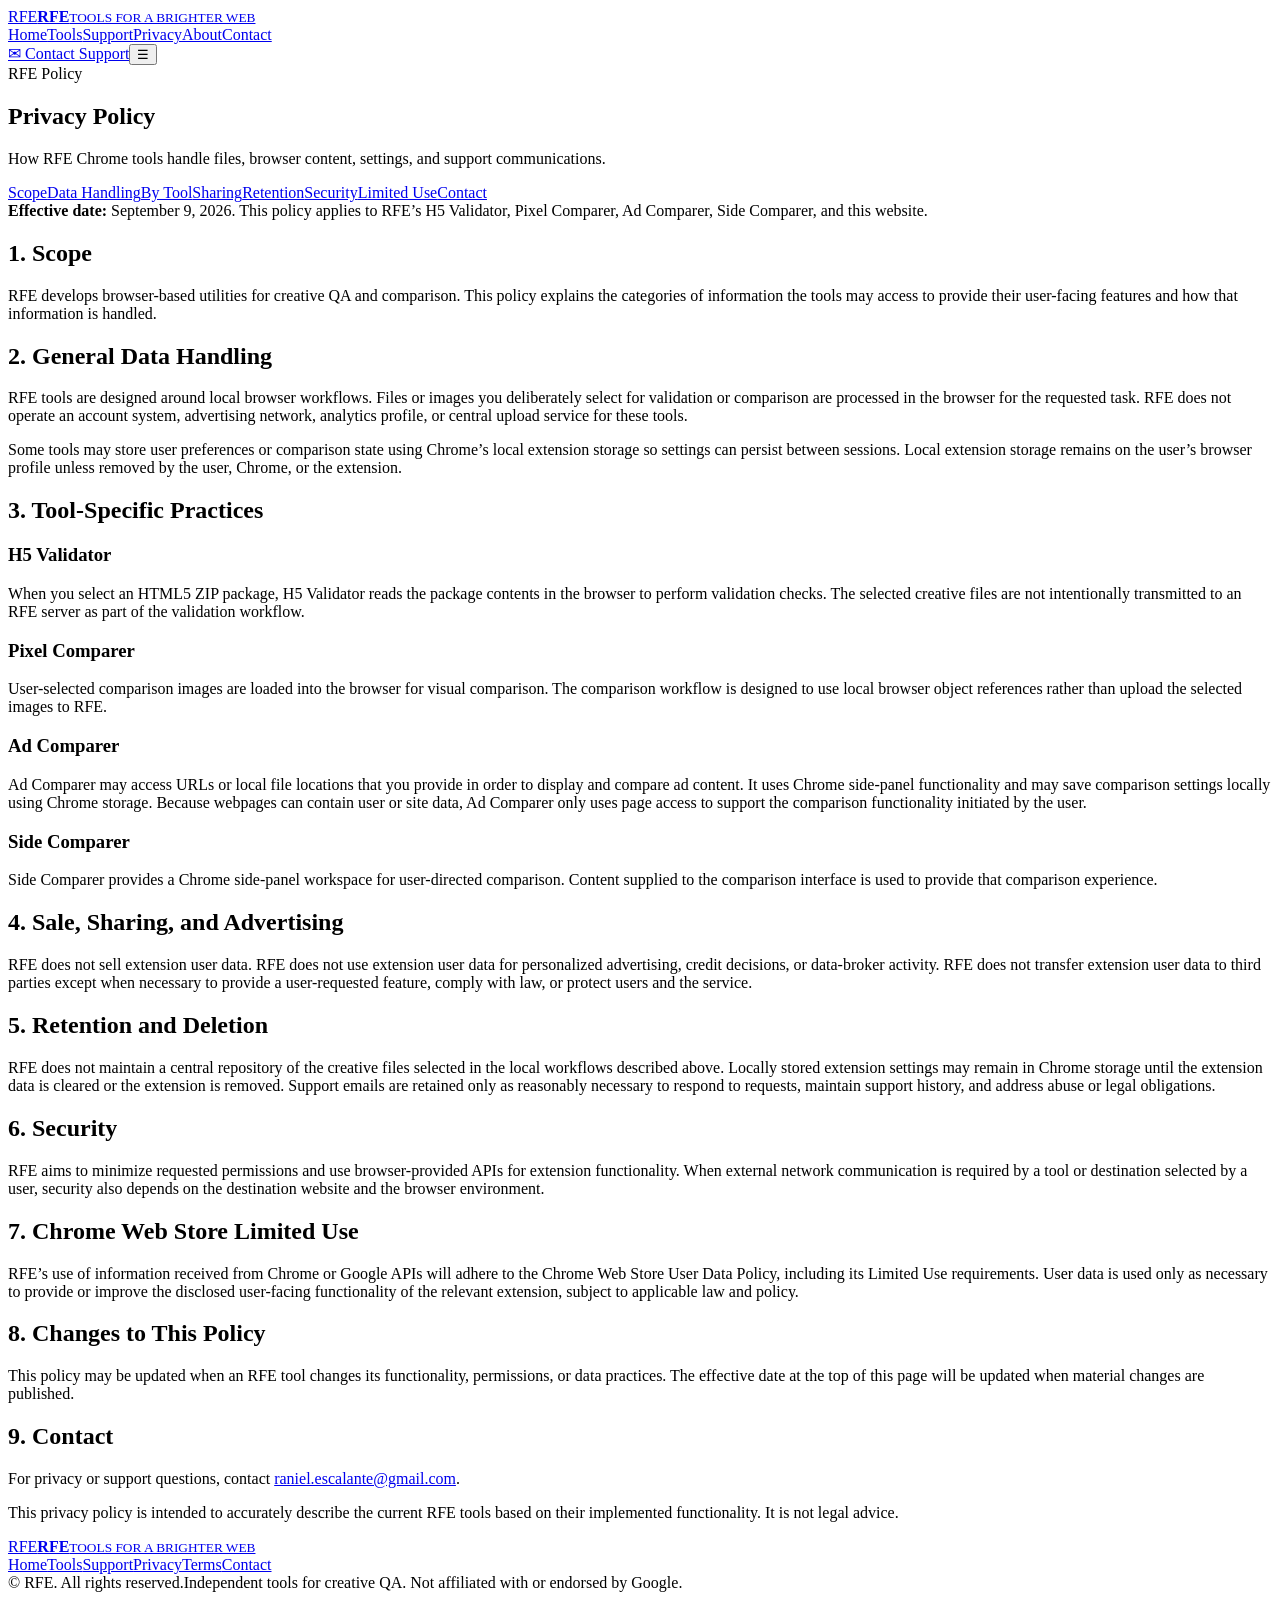
==== privacy.html @ 909a0170 "Add files via upload Add RFE website" ====
<!doctype html><html lang="en"><head><meta charset="utf-8"><meta name="viewport" content="width=device-width,initial-scale=1"><meta name="description" content="Privacy policy for RFE Chrome extensions and support website."><meta name="theme-color" content="#0c1c2b"><title>Privacy Policy | RFE Chrome Tools</title><link rel="icon" href="assets/rfe-logo.svg" type="image/svg+xml"><link rel="stylesheet" href="assets/styles.css"></head><body><header class="site-header"><div class="container nav"><a class="brand" href="index.html" aria-label="RFE home"><span class="logo-ring">RFE</span><span class="brand-text"><strong>RFE</strong><small>TOOLS FOR A BRIGHTER WEB</small></span></a><nav class="nav-links" aria-label="Main navigation"><a href="index.html">Home</a><a href="index.html#tools">Tools</a><a href="support.html">Support</a><a href="privacy.html">Privacy</a><a href="index.html#about">About</a><a href="mailto:raniel.escalante@gmail.com">Contact</a></nav><a class="btn btn-primary" href="mailto:raniel.escalante@gmail.com">✉ Contact Support</a><button class="mobile-toggle" aria-label="Open navigation">☰</button></div></header><main><section class="page-hero"><div class="container"><div class="kicker">RFE Policy</div><h1>Privacy Policy</h1><p>How RFE Chrome tools handle files, browser content, settings, and support communications.</p></div></section><div class="container content-wrap"><aside class="side-nav"><a href="#scope">Scope</a><a href="#data">Data Handling</a><a href="#tools">By Tool</a><a href="#sharing">Sharing</a><a href="#retention">Retention</a><a href="#security">Security</a><a href="#limited-use">Limited Use</a><a href="#contact">Contact</a></aside><article class="prose"><div class="notice"><strong>Effective date:</strong> September 9, 2026. This policy applies to RFE’s H5 Validator, Pixel Comparer, Ad Comparer, Side Comparer, and this website.</div><section id="scope"><h2>1. Scope</h2><p>RFE develops browser-based utilities for creative QA and comparison. This policy explains the categories of information the tools may access to provide their user-facing features and how that information is handled.</p></section><section id="data"><h2>2. General Data Handling</h2><p>RFE tools are designed around local browser workflows. Files or images you deliberately select for validation or comparison are processed in the browser for the requested task. RFE does not operate an account system, advertising network, analytics profile, or central upload service for these tools.</p><p>Some tools may store user preferences or comparison state using Chrome’s local extension storage so settings can persist between sessions. Local extension storage remains on the user’s browser profile unless removed by the user, Chrome, or the extension.</p></section><section id="tools"><h2>3. Tool-Specific Practices</h2><h3>H5 Validator</h3><p>When you select an HTML5 ZIP package, H5 Validator reads the package contents in the browser to perform validation checks. The selected creative files are not intentionally transmitted to an RFE server as part of the validation workflow.</p><h3>Pixel Comparer</h3><p>User-selected comparison images are loaded into the browser for visual comparison. The comparison workflow is designed to use local browser object references rather than upload the selected images to RFE.</p><h3>Ad Comparer</h3><p>Ad Comparer may access URLs or local file locations that you provide in order to display and compare ad content. It uses Chrome side-panel functionality and may save comparison settings locally using Chrome storage. Because webpages can contain user or site data, Ad Comparer only uses page access to support the comparison functionality initiated by the user.</p><h3>Side Comparer</h3><p>Side Comparer provides a Chrome side-panel workspace for user-directed comparison. Content supplied to the comparison interface is used to provide that comparison experience.</p></section><section id="sharing"><h2>4. Sale, Sharing, and Advertising</h2><p>RFE does not sell extension user data. RFE does not use extension user data for personalized advertising, credit decisions, or data-broker activity. RFE does not transfer extension user data to third parties except when necessary to provide a user-requested feature, comply with law, or protect users and the service.</p></section><section id="retention"><h2>5. Retention and Deletion</h2><p>RFE does not maintain a central repository of the creative files selected in the local workflows described above. Locally stored extension settings may remain in Chrome storage until the extension data is cleared or the extension is removed. Support emails are retained only as reasonably necessary to respond to requests, maintain support history, and address abuse or legal obligations.</p></section><section id="security"><h2>6. Security</h2><p>RFE aims to minimize requested permissions and use browser-provided APIs for extension functionality. When external network communication is required by a tool or destination selected by a user, security also depends on the destination website and the browser environment.</p></section><section id="limited-use"><h2>7. Chrome Web Store Limited Use</h2><p>RFE’s use of information received from Chrome or Google APIs will adhere to the Chrome Web Store User Data Policy, including its Limited Use requirements. User data is used only as necessary to provide or improve the disclosed user-facing functionality of the relevant extension, subject to applicable law and policy.</p></section><section><h2>8. Changes to This Policy</h2><p>This policy may be updated when an RFE tool changes its functionality, permissions, or data practices. The effective date at the top of this page will be updated when material changes are published.</p></section><section id="contact"><h2>9. Contact</h2><p>For privacy or support questions, contact <a href="mailto:raniel.escalante@gmail.com">raniel.escalante@gmail.com</a>.</p></section><p class="disclaimer">This privacy policy is intended to accurately describe the current RFE tools based on their implemented functionality. It is not legal advice.</p></article></div></main><footer class="site-footer"><div class="container"><div class="footer-top"><a class="brand" href="index.html"><span class="logo-ring">RFE</span><span class="brand-text"><strong>RFE</strong><small>TOOLS FOR A BRIGHTER WEB</small></span></a><div class="footer-links"><a href="index.html">Home</a><a href="index.html#tools">Tools</a><a href="support.html">Support</a><a href="privacy.html">Privacy</a><a href="terms.html">Terms</a><a href="mailto:raniel.escalante@gmail.com">Contact</a></div></div><div class="footer-bottom"><span>© <span data-year></span> RFE. All rights reserved.</span><span>Independent tools for creative QA. Not affiliated with or endorsed by Google.</span></div></div></footer><script src="assets/script.js"></script></body></html>
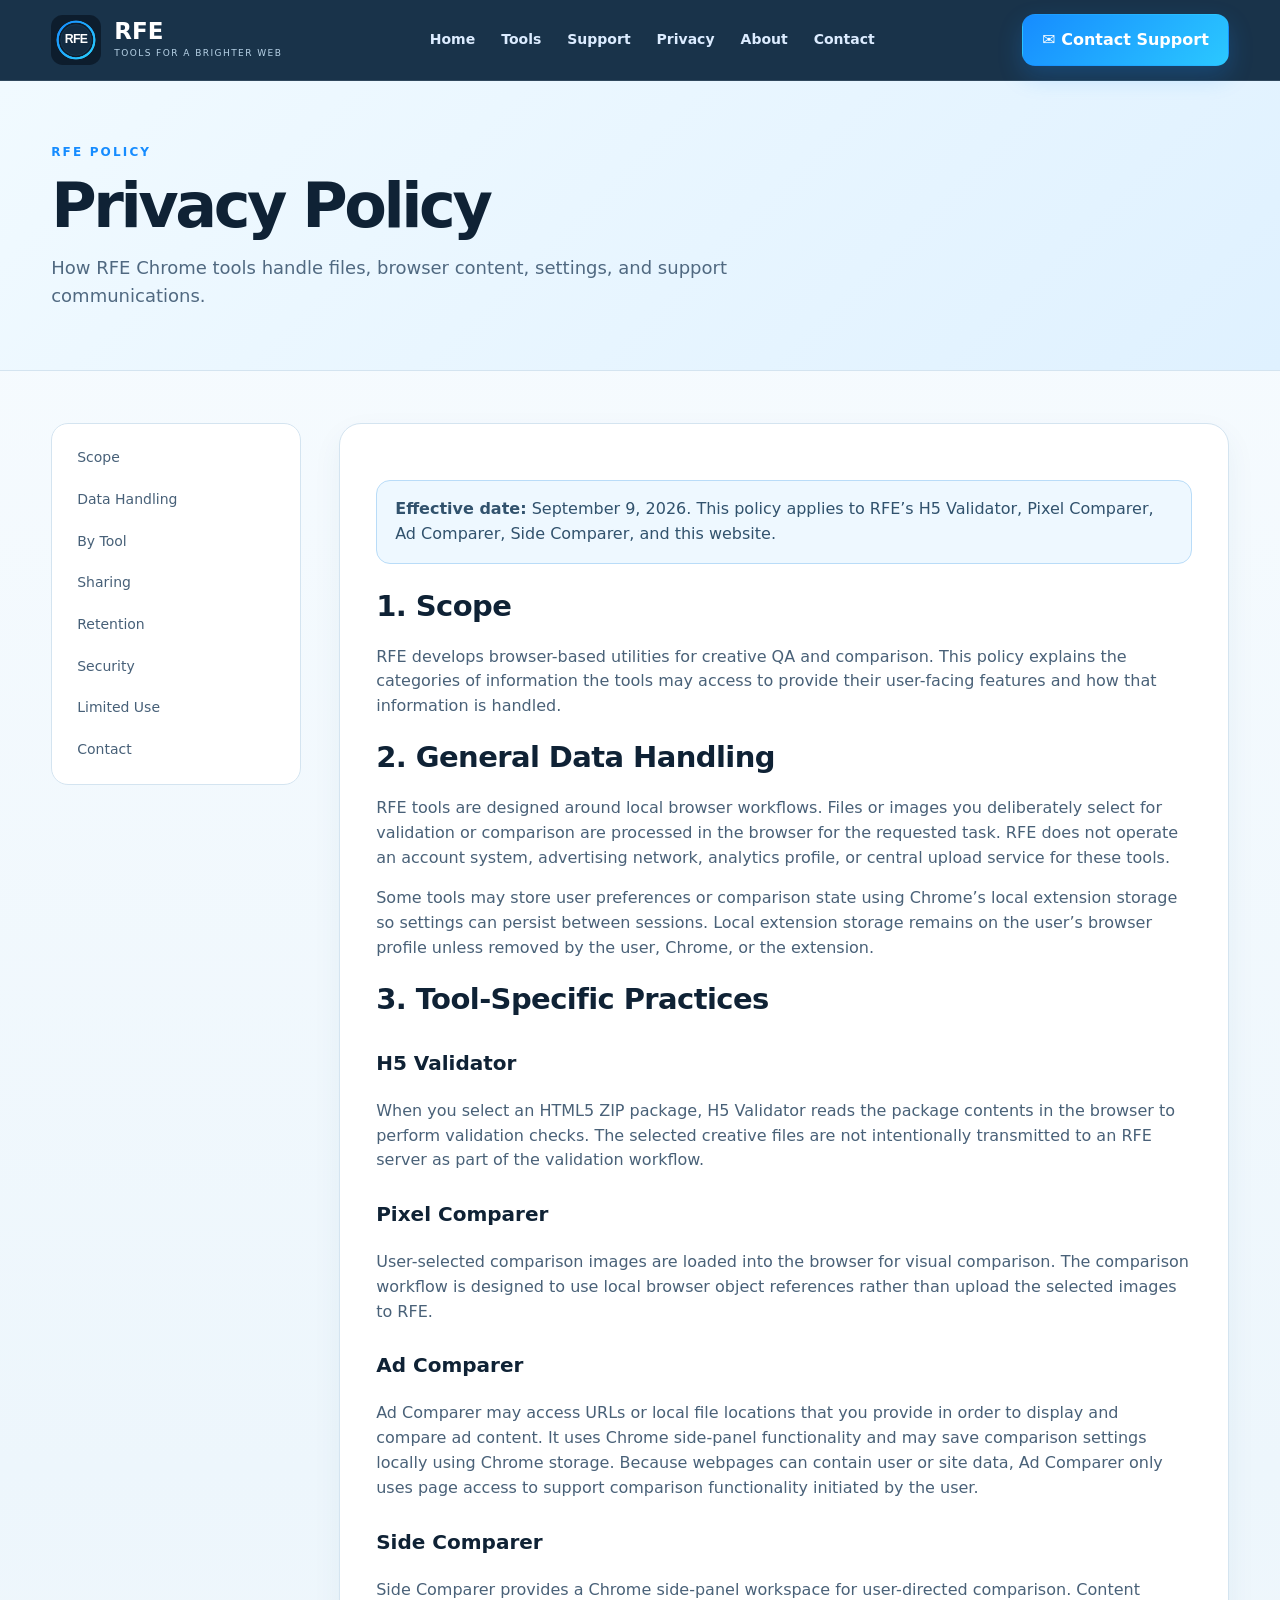
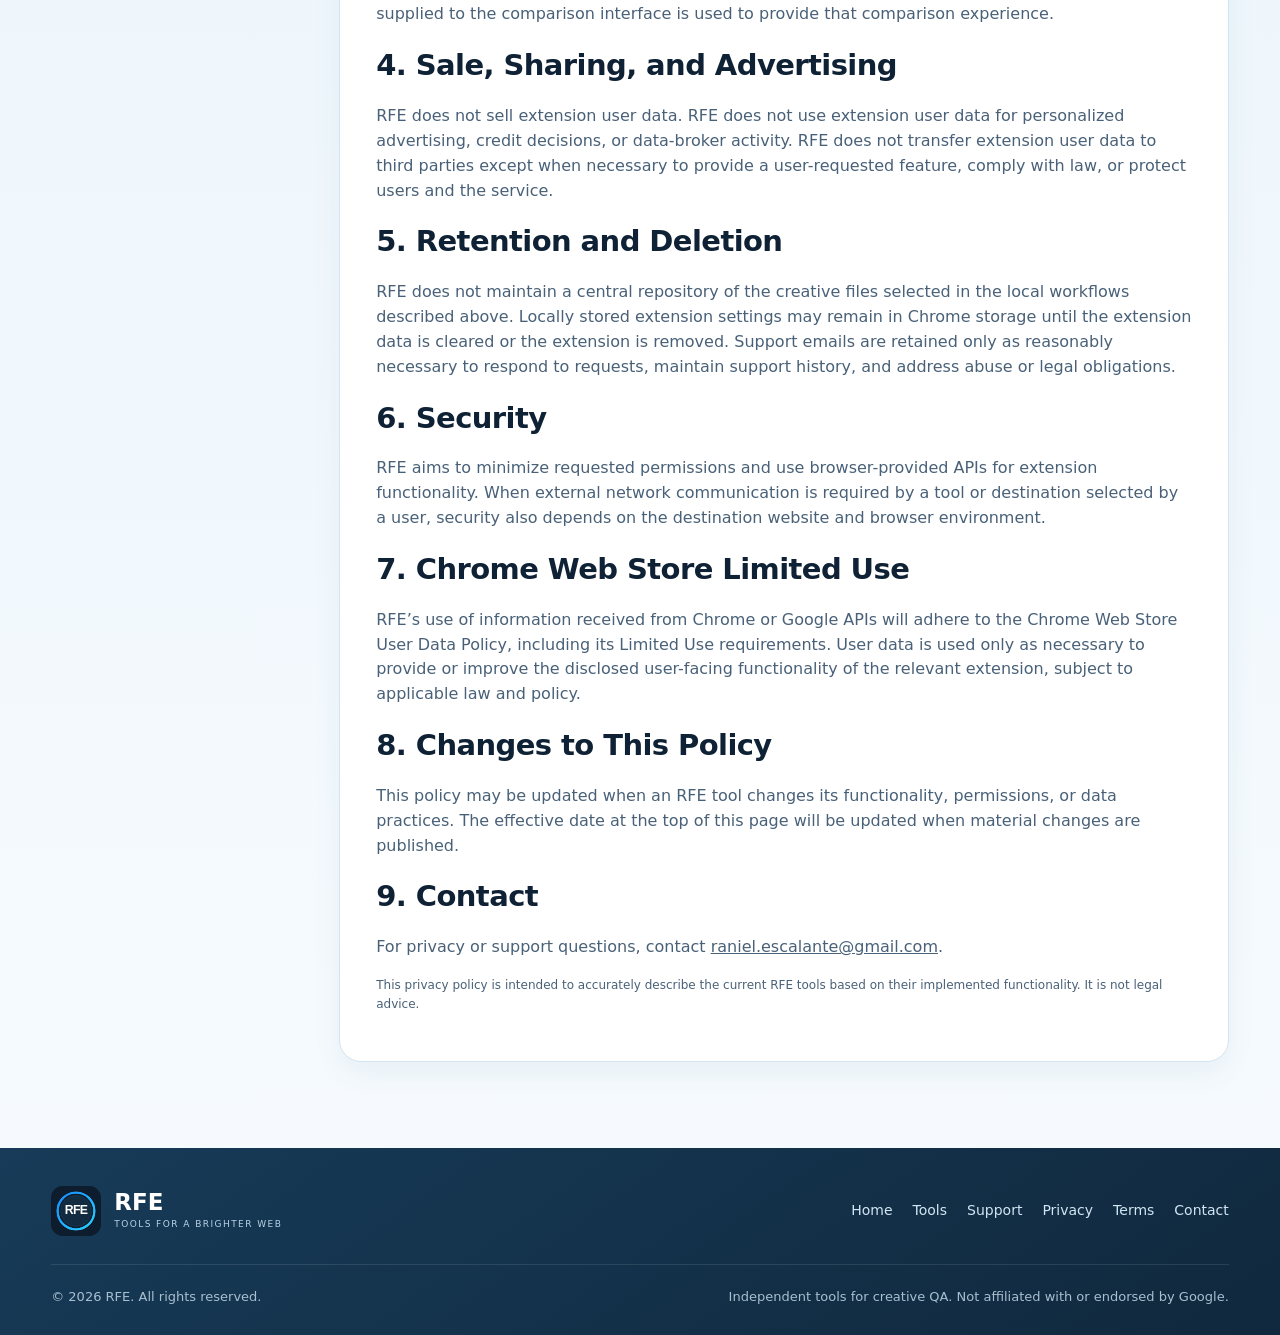
==== commit 3c8d69fc: "Add files via upload Added logos and updated HTML files" ====
--- a/privacy.html
+++ b/privacy.html
@@ -1 +1,75 @@
-<!doctype html><html lang="en"><head><meta charset="utf-8"><meta name="viewport" content="width=device-width,initial-scale=1"><meta name="description" content="Privacy policy for RFE Chrome extensions and support website."><meta name="theme-color" content="#0c1c2b"><title>Privacy Policy | RFE Chrome Tools</title><link rel="icon" href="assets/rfe-logo.svg" type="image/svg+xml"><link rel="stylesheet" href="assets/styles.css"></head><body><header class="site-header"><div class="container nav"><a class="brand" href="index.html" aria-label="RFE home"><span class="logo-ring">RFE</span><span class="brand-text"><strong>RFE</strong><small>TOOLS FOR A BRIGHTER WEB</small></span></a><nav class="nav-links" aria-label="Main navigation"><a href="index.html">Home</a><a href="index.html#tools">Tools</a><a href="support.html">Support</a><a href="privacy.html">Privacy</a><a href="index.html#about">About</a><a href="mailto:raniel.escalante@gmail.com">Contact</a></nav><a class="btn btn-primary" href="mailto:raniel.escalante@gmail.com">✉ Contact Support</a><button class="mobile-toggle" aria-label="Open navigation">☰</button></div></header><main><section class="page-hero"><div class="container"><div class="kicker">RFE Policy</div><h1>Privacy Policy</h1><p>How RFE Chrome tools handle files, browser content, settings, and support communications.</p></div></section><div class="container content-wrap"><aside class="side-nav"><a href="#scope">Scope</a><a href="#data">Data Handling</a><a href="#tools">By Tool</a><a href="#sharing">Sharing</a><a href="#retention">Retention</a><a href="#security">Security</a><a href="#limited-use">Limited Use</a><a href="#contact">Contact</a></aside><article class="prose"><div class="notice"><strong>Effective date:</strong> September 9, 2026. This policy applies to RFE’s H5 Validator, Pixel Comparer, Ad Comparer, Side Comparer, and this website.</div><section id="scope"><h2>1. Scope</h2><p>RFE develops browser-based utilities for creative QA and comparison. This policy explains the categories of information the tools may access to provide their user-facing features and how that information is handled.</p></section><section id="data"><h2>2. General Data Handling</h2><p>RFE tools are designed around local browser workflows. Files or images you deliberately select for validation or comparison are processed in the browser for the requested task. RFE does not operate an account system, advertising network, analytics profile, or central upload service for these tools.</p><p>Some tools may store user preferences or comparison state using Chrome’s local extension storage so settings can persist between sessions. Local extension storage remains on the user’s browser profile unless removed by the user, Chrome, or the extension.</p></section><section id="tools"><h2>3. Tool-Specific Practices</h2><h3>H5 Validator</h3><p>When you select an HTML5 ZIP package, H5 Validator reads the package contents in the browser to perform validation checks. The selected creative files are not intentionally transmitted to an RFE server as part of the validation workflow.</p><h3>Pixel Comparer</h3><p>User-selected comparison images are loaded into the browser for visual comparison. The comparison workflow is designed to use local browser object references rather than upload the selected images to RFE.</p><h3>Ad Comparer</h3><p>Ad Comparer may access URLs or local file locations that you provide in order to display and compare ad content. It uses Chrome side-panel functionality and may save comparison settings locally using Chrome storage. Because webpages can contain user or site data, Ad Comparer only uses page access to support the comparison functionality initiated by the user.</p><h3>Side Comparer</h3><p>Side Comparer provides a Chrome side-panel workspace for user-directed comparison. Content supplied to the comparison interface is used to provide that comparison experience.</p></section><section id="sharing"><h2>4. Sale, Sharing, and Advertising</h2><p>RFE does not sell extension user data. RFE does not use extension user data for personalized advertising, credit decisions, or data-broker activity. RFE does not transfer extension user data to third parties except when necessary to provide a user-requested feature, comply with law, or protect users and the service.</p></section><section id="retention"><h2>5. Retention and Deletion</h2><p>RFE does not maintain a central repository of the creative files selected in the local workflows described above. Locally stored extension settings may remain in Chrome storage until the extension data is cleared or the extension is removed. Support emails are retained only as reasonably necessary to respond to requests, maintain support history, and address abuse or legal obligations.</p></section><section id="security"><h2>6. Security</h2><p>RFE aims to minimize requested permissions and use browser-provided APIs for extension functionality. When external network communication is required by a tool or destination selected by a user, security also depends on the destination website and the browser environment.</p></section><section id="limited-use"><h2>7. Chrome Web Store Limited Use</h2><p>RFE’s use of information received from Chrome or Google APIs will adhere to the Chrome Web Store User Data Policy, including its Limited Use requirements. User data is used only as necessary to provide or improve the disclosed user-facing functionality of the relevant extension, subject to applicable law and policy.</p></section><section><h2>8. Changes to This Policy</h2><p>This policy may be updated when an RFE tool changes its functionality, permissions, or data practices. The effective date at the top of this page will be updated when material changes are published.</p></section><section id="contact"><h2>9. Contact</h2><p>For privacy or support questions, contact <a href="mailto:raniel.escalante@gmail.com">raniel.escalante@gmail.com</a>.</p></section><p class="disclaimer">This privacy policy is intended to accurately describe the current RFE tools based on their implemented functionality. It is not legal advice.</p></article></div></main><footer class="site-footer"><div class="container"><div class="footer-top"><a class="brand" href="index.html"><span class="logo-ring">RFE</span><span class="brand-text"><strong>RFE</strong><small>TOOLS FOR A BRIGHTER WEB</small></span></a><div class="footer-links"><a href="index.html">Home</a><a href="index.html#tools">Tools</a><a href="support.html">Support</a><a href="privacy.html">Privacy</a><a href="terms.html">Terms</a><a href="mailto:raniel.escalante@gmail.com">Contact</a></div></div><div class="footer-bottom"><span>© <span data-year></span> RFE. All rights reserved.</span><span>Independent tools for creative QA. Not affiliated with or endorsed by Google.</span></div></div></footer><script src="assets/script.js"></script></body></html>+<!doctype html>
+<html lang="en">
+<head>
+<meta charset="utf-8">
+<meta name="viewport" content="width=device-width,initial-scale=1">
+<meta name="description" content="Privacy policy for RFE Chrome tools.">
+<meta name="theme-color" content="#102b43">
+<title>Privacy Policy | RFE Chrome Tools</title>
+<link rel="icon" href="rfe-logo.svg" type="image/svg+xml">
+<link rel="stylesheet" href="styles.css">
+</head>
+<body>
+
+<header class="site-header">
+  <div class="container nav">
+    <a class="brand" href="index.html">
+      <img class="brand-logo" src="rfe-logo.svg" alt="RFE logo">
+      <span class="brand-copy"><strong>RFE</strong><small>TOOLS FOR A BRIGHTER WEB</small></span>
+    </a>
+    <nav class="nav-links" aria-label="Main navigation">
+      <a href="index.html">Home</a>
+      <a href="index.html#tools">Tools</a>
+      <a href="support.html">Support</a>
+      <a href="privacy.html">Privacy</a>
+      <a href="index.html#about">About</a>
+      <a href="mailto:raniel.escalante@gmail.com">Contact</a>
+    </nav>
+    <a class="btn btn-primary" href="mailto:raniel.escalante@gmail.com">✉ Contact Support</a>
+    <button class="mobile-toggle" aria-label="Open navigation">☰</button>
+  </div>
+</header>
+
+
+<main>
+<section class="page-hero"><div class="container"><div class="kicker">RFE Policy</div><h1>Privacy Policy</h1><p>How RFE Chrome tools handle files, browser content, settings, and support communications.</p></div></section>
+<div class="container content-wrap">
+<aside class="side-nav"><a href="#scope">Scope</a><a href="#data">Data Handling</a><a href="#tools">By Tool</a><a href="#sharing">Sharing</a><a href="#retention">Retention</a><a href="#security">Security</a><a href="#limited-use">Limited Use</a><a href="#contact">Contact</a></aside>
+<article class="prose">
+<div class="notice"><strong>Effective date:</strong> September 9, 2026. This policy applies to RFE’s H5 Validator, Pixel Comparer, Ad Comparer, Side Comparer, and this website.</div>
+<section id="scope"><h2>1. Scope</h2><p>RFE develops browser-based utilities for creative QA and comparison. This policy explains the categories of information the tools may access to provide their user-facing features and how that information is handled.</p></section>
+<section id="data"><h2>2. General Data Handling</h2><p>RFE tools are designed around local browser workflows. Files or images you deliberately select for validation or comparison are processed in the browser for the requested task. RFE does not operate an account system, advertising network, analytics profile, or central upload service for these tools.</p><p>Some tools may store user preferences or comparison state using Chrome’s local extension storage so settings can persist between sessions. Local extension storage remains on the user’s browser profile unless removed by the user, Chrome, or the extension.</p></section>
+<section id="tools"><h2>3. Tool-Specific Practices</h2><h3>H5 Validator</h3><p>When you select an HTML5 ZIP package, H5 Validator reads the package contents in the browser to perform validation checks. The selected creative files are not intentionally transmitted to an RFE server as part of the validation workflow.</p><h3>Pixel Comparer</h3><p>User-selected comparison images are loaded into the browser for visual comparison. The comparison workflow is designed to use local browser object references rather than upload the selected images to RFE.</p><h3>Ad Comparer</h3><p>Ad Comparer may access URLs or local file locations that you provide in order to display and compare ad content. It uses Chrome side-panel functionality and may save comparison settings locally using Chrome storage. Because webpages can contain user or site data, Ad Comparer only uses page access to support comparison functionality initiated by the user.</p><h3>Side Comparer</h3><p>Side Comparer provides a Chrome side-panel workspace for user-directed comparison. Content supplied to the comparison interface is used to provide that comparison experience.</p></section>
+<section id="sharing"><h2>4. Sale, Sharing, and Advertising</h2><p>RFE does not sell extension user data. RFE does not use extension user data for personalized advertising, credit decisions, or data-broker activity. RFE does not transfer extension user data to third parties except when necessary to provide a user-requested feature, comply with law, or protect users and the service.</p></section>
+<section id="retention"><h2>5. Retention and Deletion</h2><p>RFE does not maintain a central repository of the creative files selected in the local workflows described above. Locally stored extension settings may remain in Chrome storage until the extension data is cleared or the extension is removed. Support emails are retained only as reasonably necessary to respond to requests, maintain support history, and address abuse or legal obligations.</p></section>
+<section id="security"><h2>6. Security</h2><p>RFE aims to minimize requested permissions and use browser-provided APIs for extension functionality. When external network communication is required by a tool or destination selected by a user, security also depends on the destination website and browser environment.</p></section>
+<section id="limited-use"><h2>7. Chrome Web Store Limited Use</h2><p>RFE’s use of information received from Chrome or Google APIs will adhere to the Chrome Web Store User Data Policy, including its Limited Use requirements. User data is used only as necessary to provide or improve the disclosed user-facing functionality of the relevant extension, subject to applicable law and policy.</p></section>
+<section><h2>8. Changes to This Policy</h2><p>This policy may be updated when an RFE tool changes its functionality, permissions, or data practices. The effective date at the top of this page will be updated when material changes are published.</p></section>
+<section id="contact"><h2>9. Contact</h2><p>For privacy or support questions, contact <a href="mailto:raniel.escalante@gmail.com">raniel.escalante@gmail.com</a>.</p></section>
+<p class="disclaimer">This privacy policy is intended to accurately describe the current RFE tools based on their implemented functionality. It is not legal advice.</p>
+</article></div></main>
+
+
+<footer class="site-footer">
+  <div class="container">
+    <div class="footer-top">
+      <a class="brand" href="index.html">
+        <img class="brand-logo" src="rfe-logo.svg" alt="RFE logo">
+        <span class="brand-copy"><strong>RFE</strong><small>TOOLS FOR A BRIGHTER WEB</small></span>
+      </a>
+      <div class="footer-links">
+        <a href="index.html">Home</a><a href="index.html#tools">Tools</a>
+        <a href="support.html">Support</a><a href="privacy.html">Privacy</a>
+        <a href="terms.html">Terms</a><a href="mailto:raniel.escalante@gmail.com">Contact</a>
+      </div>
+    </div>
+    <div class="footer-bottom">
+      <span>© <span data-year></span> RFE. All rights reserved.</span>
+      <span>Independent tools for creative QA. Not affiliated with or endorsed by Google.</span>
+    </div>
+  </div>
+</footer>
+<script src="script.js"></script>
+
+</body>
+</html>
--- a/styles.css
+++ b/styles.css
@@ -0,0 +1,181 @@
+
+:root{
+  --bg:#f4f9fd;
+  --bg2:#e9f4fb;
+  --nav:#102b43;
+  --nav2:#173b58;
+  --ink:#0f2235;
+  --muted:#5a7186;
+  --line:#d4e4f0;
+  --blue:#168cff;
+  --cyan:#2bc8ff;
+  --white:#fff;
+  --shadow:0 18px 50px rgba(23,78,120,.13);
+  --radius:24px;
+}
+*{box-sizing:border-box}
+html{scroll-behavior:smooth}
+body{
+  margin:0;
+  font-family:Inter,ui-sans-serif,system-ui,-apple-system,BlinkMacSystemFont,"Segoe UI",sans-serif;
+  color:var(--ink);
+  background:linear-gradient(180deg,#f8fcff 0%,#edf6fc 50%,#f7fbfe 100%);
+  line-height:1.55;
+}
+img{max-width:100%;display:block}
+a{color:inherit}
+.container{width:min(1180px,92vw);margin:auto}
+.site-header{
+  position:sticky;top:0;z-index:50;
+  background:rgba(16,43,67,.96);
+  backdrop-filter:blur(16px);
+  border-bottom:1px solid rgba(255,255,255,.10);
+}
+.nav{height:80px;display:flex;align-items:center;justify-content:space-between;gap:24px}
+.brand{display:flex;align-items:center;gap:13px;text-decoration:none;color:#fff}
+.brand-logo{width:50px;height:50px}
+.brand-copy strong{display:block;font-size:23px;line-height:1}
+.brand-copy small{display:block;margin-top:4px;font-size:9px;letter-spacing:.16em;color:#b8d3e7}
+.nav-links{display:flex;gap:26px;align-items:center}
+.nav-links a{text-decoration:none;color:#dcecff;font-size:14px;font-weight:700}
+.nav-links a:hover{color:var(--cyan)}
+.btn{
+  display:inline-flex;align-items:center;justify-content:center;gap:9px;
+  border-radius:13px;padding:13px 19px;text-decoration:none;font-weight:800;
+  transition:.2s ease;border:1px solid transparent;
+}
+.btn-primary{
+  color:#fff;background:linear-gradient(135deg,var(--blue),var(--cyan));
+  box-shadow:0 10px 25px rgba(22,140,255,.22)
+}
+.btn-primary:hover{transform:translateY(-2px);box-shadow:0 14px 34px rgba(22,140,255,.30)}
+.btn-secondary{background:#fff;border-color:#a9d6f4;color:#14324a}
+.btn-secondary:hover{border-color:var(--blue);color:var(--blue)}
+.mobile-toggle{display:none;background:none;border:0;color:#fff;font-size:27px}
+
+.hero{
+  background:
+    radial-gradient(circle at 82% 12%,rgba(43,200,255,.22),transparent 32%),
+    linear-gradient(135deg,#f7fcff 0%,#e8f5ff 55%,#dcefff 100%);
+  border-bottom:1px solid var(--line);
+  padding:78px 0 58px;
+}
+.hero-grid{display:grid;grid-template-columns:1fr .95fr;gap:55px;align-items:center}
+.kicker{font-size:12px;text-transform:uppercase;letter-spacing:.18em;font-weight:900;color:var(--blue)}
+h1{font-size:clamp(48px,6vw,78px);line-height:.98;letter-spacing:-.055em;margin:14px 0 22px}
+.gradient-text{background:linear-gradient(135deg,var(--blue),#24bfff);-webkit-background-clip:text;background-clip:text;color:transparent}
+.hero-copy{font-size:19px;color:#405a72;max-width:630px}
+.hero-actions{display:flex;gap:14px;flex-wrap:wrap;margin-top:28px}
+.trust-row{display:grid;grid-template-columns:repeat(3,1fr);gap:16px;margin-top:34px}
+.trust{display:flex;gap:11px}
+.trust-icon{font-size:22px;color:var(--blue)}
+.trust b{display:block;font-size:14px}
+.trust small{color:#657a8e}
+
+.browser-card{
+  background:linear-gradient(145deg,#173a56,#10283d);
+  border:1px solid #3b7196;border-radius:28px;padding:24px;
+  box-shadow:0 28px 70px rgba(10,49,80,.23);position:relative;overflow:hidden
+}
+.browser-card:before{
+  content:"";position:absolute;right:-70px;top:-60px;width:260px;height:260px;border-radius:50%;
+  background:rgba(43,200,255,.16);filter:blur(34px)
+}
+.browser{
+  position:relative;z-index:2;border-radius:20px;background:#0d1b29;border:1px solid #2d506a;padding:15px
+}
+.browser-bar{height:28px;border-bottom:1px solid #28465c;display:flex;gap:7px;align-items:flex-start}
+.dot{width:7px;height:7px;border-radius:50%;background:#6d889a}
+.browser-brand{display:flex;align-items:center;gap:11px;color:#fff;margin:24px 0}
+.browser-brand img{width:45px;height:45px}
+.browser-brand b{font-size:24px}
+.browser-brand small{color:#97bad2;font-size:10px}
+.mini-grid{display:grid;grid-template-columns:repeat(2,1fr);gap:12px}
+.mini-tool{
+  background:#142b3c;border:1px solid #2a4e67;border-radius:15px;padding:14px;color:#fff;
+  display:flex;align-items:center;gap:11px
+}
+.mini-tool img{width:46px;height:46px}
+.mini-tool b{display:block;font-size:12px}
+.mini-tool small{font-size:10px;color:#9dbbd0}
+
+.section{padding:80px 0}
+.section.alt{background:rgba(255,255,255,.65);border-top:1px solid var(--line);border-bottom:1px solid var(--line)}
+.section-head{display:flex;justify-content:space-between;gap:30px;align-items:end;margin-bottom:34px}
+.section-head h2{font-size:clamp(35px,4vw,51px);line-height:1;letter-spacing:-.04em;margin:8px 0}
+.section-head p{max-width:530px;color:var(--muted);margin:0}
+.tool-grid{display:grid;grid-template-columns:repeat(4,1fr);gap:18px}
+.tool-card{
+  --accent:#168cff;
+  background:#fff;border:1px solid var(--line);border-radius:21px;padding:23px;
+  box-shadow:0 10px 28px rgba(33,92,139,.08);position:relative;overflow:hidden;transition:.2s ease
+}
+.tool-card:before{content:"";position:absolute;left:0;top:0;bottom:0;width:4px;background:var(--accent)}
+.tool-card:hover{transform:translateY(-5px);box-shadow:var(--shadow)}
+.tool-card img{width:70px;height:70px;margin-bottom:18px}
+.tool-card h3{font-size:22px;letter-spacing:-.025em;margin:0 0 8px}
+.tool-card p{color:var(--muted);min-height:112px}
+.tags{display:flex;gap:7px;flex-wrap:wrap;margin:18px 0}
+.tag{background:#eef5fb;border:1px solid #e2edf5;color:#35536c;border-radius:999px;padding:6px 10px;font-size:11px;font-weight:750}
+.text-link{text-decoration:none;color:var(--accent);font-weight:850}
+.features{display:grid;grid-template-columns:repeat(4,1fr);margin-top:24px;border:1px solid var(--line);background:#fff;border-radius:20px;overflow:hidden}
+.feature{padding:23px;border-right:1px solid var(--line)}
+.feature:last-child{border-right:0}
+.feature b{display:block;margin-bottom:4px}
+.feature span{font-size:13px;color:var(--muted)}
+
+.support-grid{display:grid;grid-template-columns:1fr 1fr;gap:20px}
+.panel{background:#fff;border:1px solid var(--line);border-radius:var(--radius);padding:30px;box-shadow:0 12px 30px rgba(21,77,120,.08)}
+.panel.dark{background:linear-gradient(145deg,#1b415f,#123048);color:#fff;border-color:#37698b}
+.panel.dark p{color:#d0e1ed}
+.panel h3{font-size:30px;line-height:1.08;letter-spacing:-.03em;margin:0 0 12px}
+.policy-link{display:flex;justify-content:space-between;align-items:center;padding:16px;border:1px solid var(--line);border-radius:13px;text-decoration:none;margin-top:12px;background:#f8fcff}
+.policy-link:hover{border-color:var(--blue)}
+.policy-link b{display:block}
+.policy-link small{color:var(--muted)}
+
+.page-hero{padding:62px 0 42px;background:linear-gradient(135deg,#f1faff,#dff1ff);border-bottom:1px solid var(--line)}
+.page-hero h1{font-size:clamp(42px,5vw,62px);margin-bottom:12px}
+.page-hero p{font-size:18px;color:#506981;max-width:780px}
+.content-wrap{display:grid;grid-template-columns:250px 1fr;gap:38px;padding:52px 0 86px}
+.side-nav{position:sticky;top:104px;align-self:start;background:#fff;border:1px solid var(--line);border-radius:17px;padding:13px}
+.side-nav a{display:block;padding:10px 12px;text-decoration:none;color:#476078;border-radius:9px;font-size:14px}
+.side-nav a:hover{background:#edf7ff;color:var(--blue)}
+.prose{background:#fff;border:1px solid var(--line);border-radius:22px;padding:36px;box-shadow:0 12px 30px rgba(21,77,120,.06)}
+.prose h2{font-size:29px;letter-spacing:-.02em;margin-top:38px;margin-bottom:10px}
+.prose h2:first-child{margin-top:0}
+.prose h3{font-size:20px;margin-top:26px}
+.prose p,.prose li{color:#496178}
+.prose ul{padding-left:22px}
+.notice{background:#eef8ff;border:1px solid #b9dcf8;border-radius:14px;padding:16px 18px;color:#31526d;margin:20px 0}
+.faq-item{border:1px solid var(--line);border-radius:14px;padding:18px;margin:12px 0;background:#fbfdff}
+.faq-item h3{margin:0 0 6px;font-size:17px}
+.email-card{display:flex;justify-content:space-between;gap:20px;align-items:center;background:#eef8ff;border:1px solid #c5e3fa;border-radius:17px;padding:22px}
+
+.site-footer{background:linear-gradient(145deg,#173b58,#10283d);color:#dcecff;padding:38px 0 28px}
+.footer-top{display:flex;justify-content:space-between;gap:30px;align-items:center}
+.footer-links{display:flex;gap:20px;flex-wrap:wrap}
+.footer-links a{color:#d2e5f2;text-decoration:none;font-size:14px}
+.footer-bottom{border-top:1px solid rgba(255,255,255,.1);margin-top:28px;padding-top:22px;display:flex;justify-content:space-between;gap:20px;font-size:13px;color:#a8bfd0}
+.muted{color:var(--muted)}
+.disclaimer{font-size:12px;color:#6f8294}
+
+@media(max-width:980px){
+  .nav-links{display:none}
+  .mobile-toggle{display:block}
+  .hero-grid,.support-grid,.content-wrap{grid-template-columns:1fr}
+  .tool-grid{grid-template-columns:repeat(2,1fr)}
+  .features{grid-template-columns:repeat(2,1fr)}
+  .feature:nth-child(2){border-right:0}
+  .side-nav{position:static}
+}
+@media(max-width:640px){
+  .hero{padding-top:52px}
+  .trust-row,.tool-grid,.features{grid-template-columns:1fr}
+  .feature{border-right:0;border-bottom:1px solid var(--line)}
+  .feature:last-child{border-bottom:0}
+  .section-head,.footer-top,.footer-bottom,.email-card{flex-direction:column;align-items:flex-start}
+  .prose{padding:24px}
+  .nav{height:70px}
+  .brand-copy small{display:none}
+}
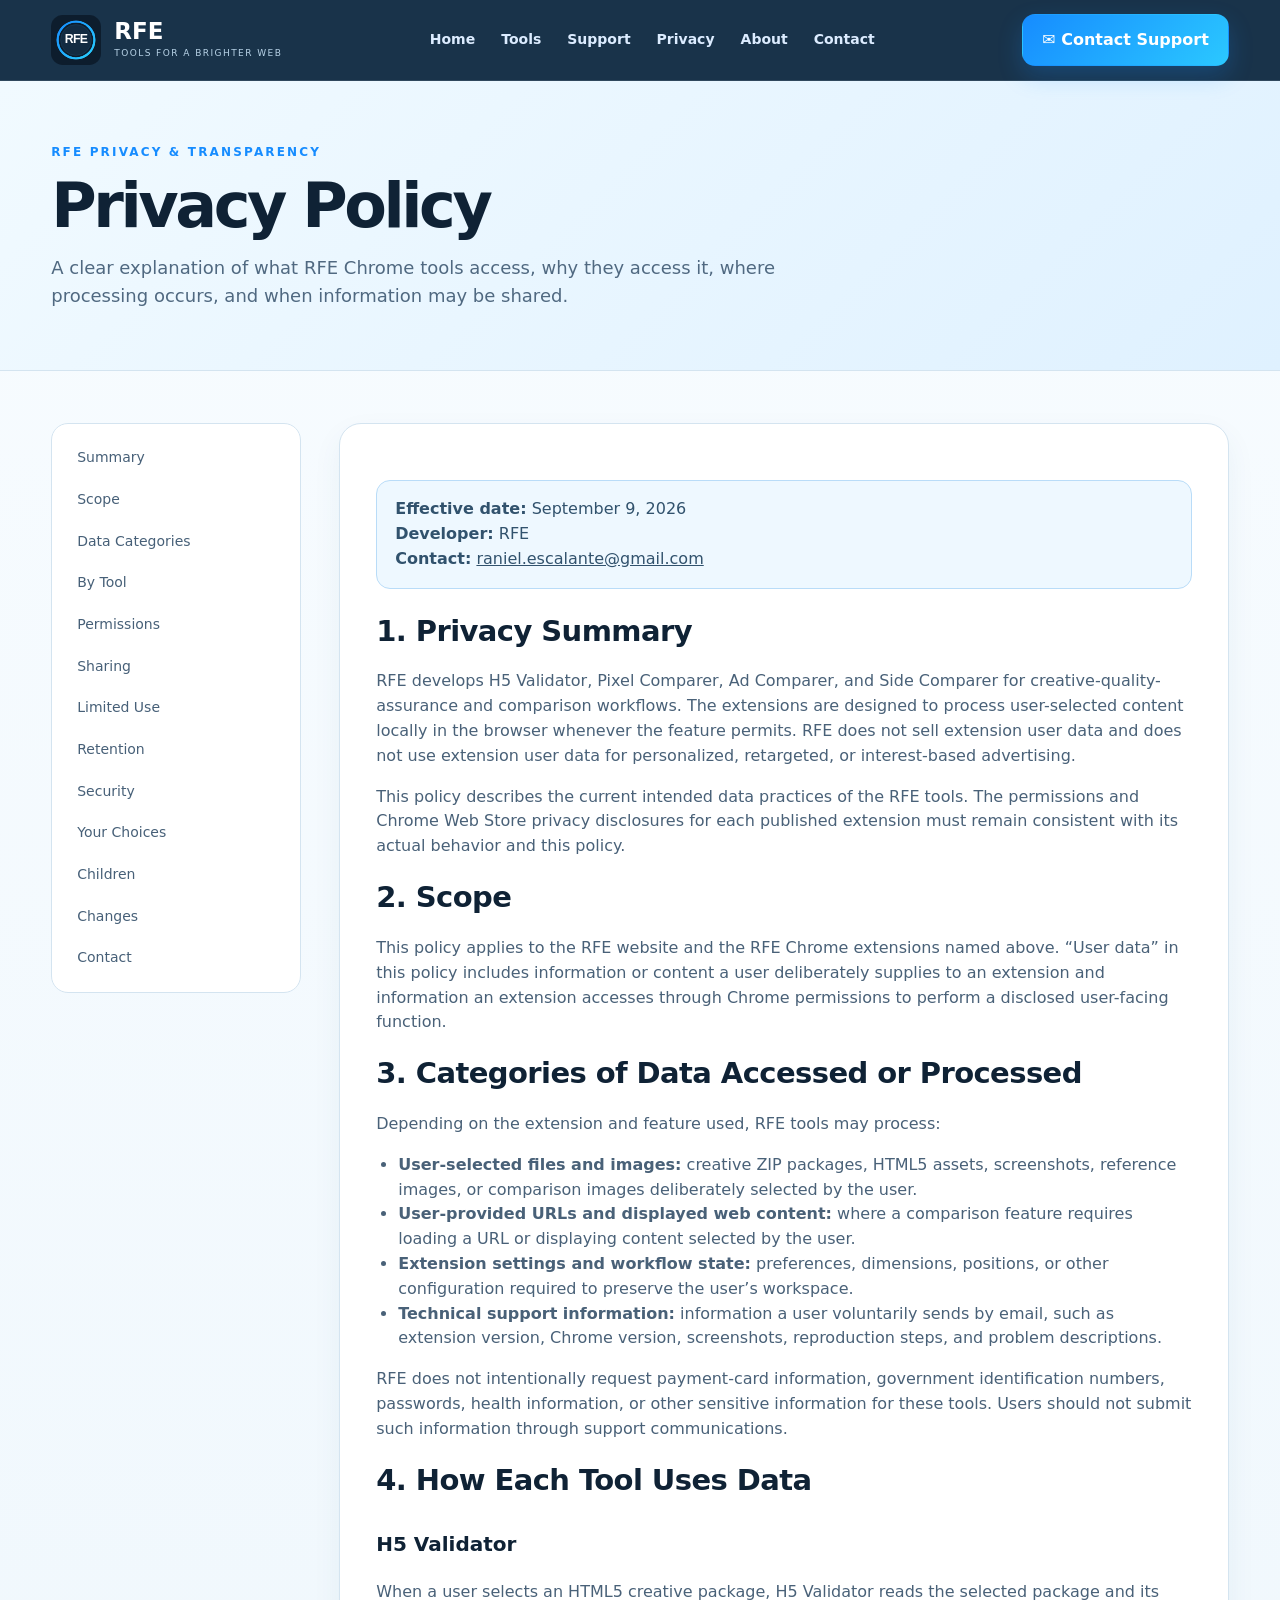
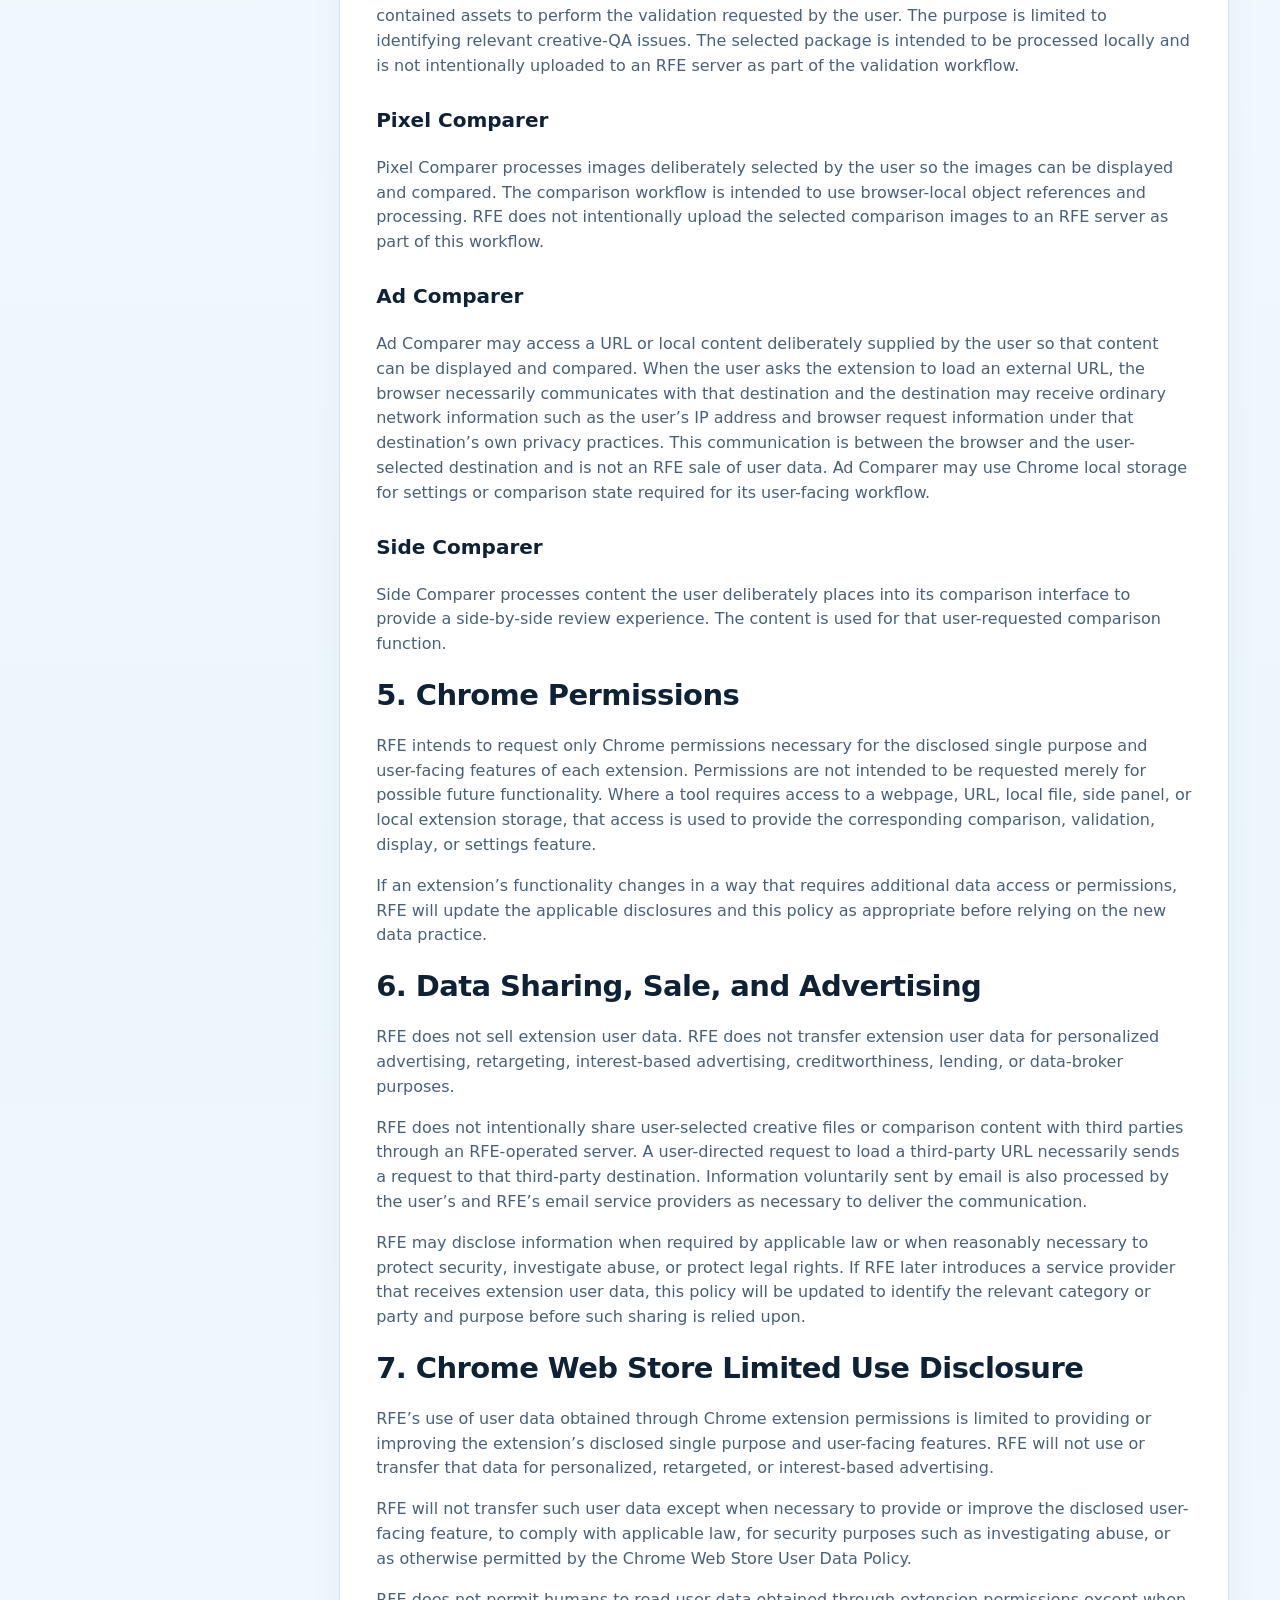
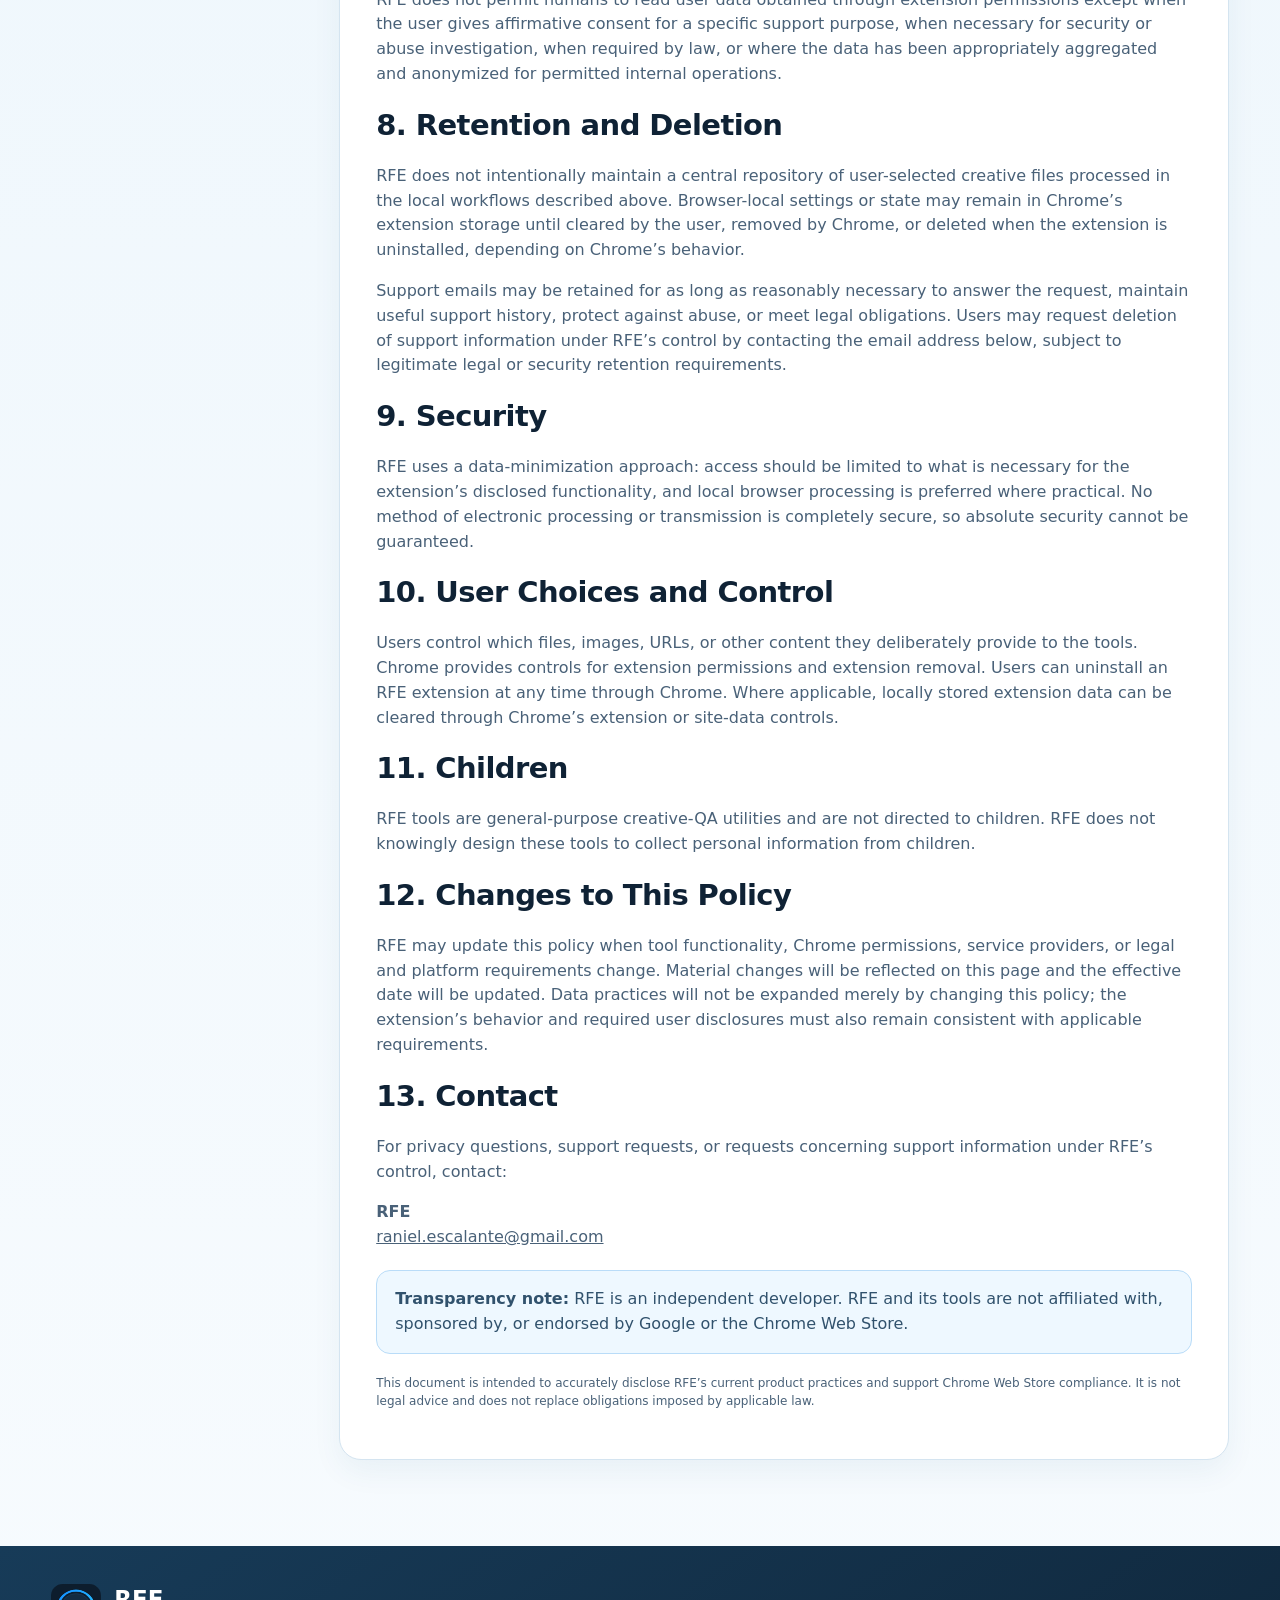
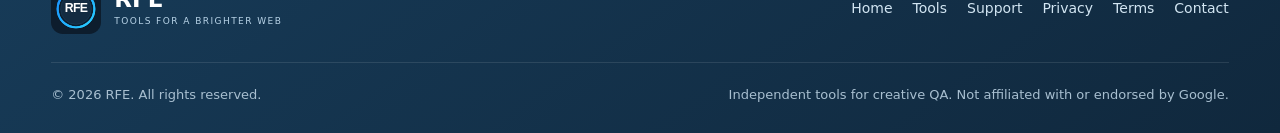
==== commit 0e4871ad: "Add files via upload Updated compliance and made sure compliance ready" ====
--- a/privacy.html
+++ b/privacy.html
@@ -32,21 +32,76 @@
 
 
 <main>
-<section class="page-hero"><div class="container"><div class="kicker">RFE Policy</div><h1>Privacy Policy</h1><p>How RFE Chrome tools handle files, browser content, settings, and support communications.</p></div></section>
+<section class="page-hero"><div class="container"><div class="kicker">RFE Privacy & Transparency</div><h1>Privacy Policy</h1><p>A clear explanation of what RFE Chrome tools access, why they access it, where processing occurs, and when information may be shared.</p></div></section>
 <div class="container content-wrap">
-<aside class="side-nav"><a href="#scope">Scope</a><a href="#data">Data Handling</a><a href="#tools">By Tool</a><a href="#sharing">Sharing</a><a href="#retention">Retention</a><a href="#security">Security</a><a href="#limited-use">Limited Use</a><a href="#contact">Contact</a></aside>
+<aside class="side-nav">
+<a href="#summary">Summary</a><a href="#scope">Scope</a><a href="#categories">Data Categories</a>
+<a href="#tools">By Tool</a><a href="#permissions">Permissions</a><a href="#sharing">Sharing</a>
+<a href="#limited-use">Limited Use</a><a href="#retention">Retention</a><a href="#security">Security</a>
+<a href="#choices">Your Choices</a><a href="#children">Children</a><a href="#changes">Changes</a><a href="#contact">Contact</a>
+</aside>
 <article class="prose">
-<div class="notice"><strong>Effective date:</strong> September 9, 2026. This policy applies to RFE’s H5 Validator, Pixel Comparer, Ad Comparer, Side Comparer, and this website.</div>
-<section id="scope"><h2>1. Scope</h2><p>RFE develops browser-based utilities for creative QA and comparison. This policy explains the categories of information the tools may access to provide their user-facing features and how that information is handled.</p></section>
-<section id="data"><h2>2. General Data Handling</h2><p>RFE tools are designed around local browser workflows. Files or images you deliberately select for validation or comparison are processed in the browser for the requested task. RFE does not operate an account system, advertising network, analytics profile, or central upload service for these tools.</p><p>Some tools may store user preferences or comparison state using Chrome’s local extension storage so settings can persist between sessions. Local extension storage remains on the user’s browser profile unless removed by the user, Chrome, or the extension.</p></section>
-<section id="tools"><h2>3. Tool-Specific Practices</h2><h3>H5 Validator</h3><p>When you select an HTML5 ZIP package, H5 Validator reads the package contents in the browser to perform validation checks. The selected creative files are not intentionally transmitted to an RFE server as part of the validation workflow.</p><h3>Pixel Comparer</h3><p>User-selected comparison images are loaded into the browser for visual comparison. The comparison workflow is designed to use local browser object references rather than upload the selected images to RFE.</p><h3>Ad Comparer</h3><p>Ad Comparer may access URLs or local file locations that you provide in order to display and compare ad content. It uses Chrome side-panel functionality and may save comparison settings locally using Chrome storage. Because webpages can contain user or site data, Ad Comparer only uses page access to support comparison functionality initiated by the user.</p><h3>Side Comparer</h3><p>Side Comparer provides a Chrome side-panel workspace for user-directed comparison. Content supplied to the comparison interface is used to provide that comparison experience.</p></section>
-<section id="sharing"><h2>4. Sale, Sharing, and Advertising</h2><p>RFE does not sell extension user data. RFE does not use extension user data for personalized advertising, credit decisions, or data-broker activity. RFE does not transfer extension user data to third parties except when necessary to provide a user-requested feature, comply with law, or protect users and the service.</p></section>
-<section id="retention"><h2>5. Retention and Deletion</h2><p>RFE does not maintain a central repository of the creative files selected in the local workflows described above. Locally stored extension settings may remain in Chrome storage until the extension data is cleared or the extension is removed. Support emails are retained only as reasonably necessary to respond to requests, maintain support history, and address abuse or legal obligations.</p></section>
-<section id="security"><h2>6. Security</h2><p>RFE aims to minimize requested permissions and use browser-provided APIs for extension functionality. When external network communication is required by a tool or destination selected by a user, security also depends on the destination website and browser environment.</p></section>
-<section id="limited-use"><h2>7. Chrome Web Store Limited Use</h2><p>RFE’s use of information received from Chrome or Google APIs will adhere to the Chrome Web Store User Data Policy, including its Limited Use requirements. User data is used only as necessary to provide or improve the disclosed user-facing functionality of the relevant extension, subject to applicable law and policy.</p></section>
-<section><h2>8. Changes to This Policy</h2><p>This policy may be updated when an RFE tool changes its functionality, permissions, or data practices. The effective date at the top of this page will be updated when material changes are published.</p></section>
-<section id="contact"><h2>9. Contact</h2><p>For privacy or support questions, contact <a href="mailto:raniel.escalante@gmail.com">raniel.escalante@gmail.com</a>.</p></section>
-<p class="disclaimer">This privacy policy is intended to accurately describe the current RFE tools based on their implemented functionality. It is not legal advice.</p>
+<div class="notice"><strong>Effective date:</strong> September 9, 2026<br><strong>Developer:</strong> RFE<br><strong>Contact:</strong> <a href="mailto:raniel.escalante@gmail.com">raniel.escalante@gmail.com</a></div>
+
+<section id="summary"><h2>1. Privacy Summary</h2>
+<p>RFE develops H5 Validator, Pixel Comparer, Ad Comparer, and Side Comparer for creative-quality-assurance and comparison workflows. The extensions are designed to process user-selected content locally in the browser whenever the feature permits. RFE does not sell extension user data and does not use extension user data for personalized, retargeted, or interest-based advertising.</p>
+<p>This policy describes the current intended data practices of the RFE tools. The permissions and Chrome Web Store privacy disclosures for each published extension must remain consistent with its actual behavior and this policy.</p></section>
+
+<section id="scope"><h2>2. Scope</h2>
+<p>This policy applies to the RFE website and the RFE Chrome extensions named above. “User data” in this policy includes information or content a user deliberately supplies to an extension and information an extension accesses through Chrome permissions to perform a disclosed user-facing function.</p></section>
+
+<section id="categories"><h2>3. Categories of Data Accessed or Processed</h2>
+<p>Depending on the extension and feature used, RFE tools may process:</p>
+<ul>
+<li><strong>User-selected files and images:</strong> creative ZIP packages, HTML5 assets, screenshots, reference images, or comparison images deliberately selected by the user.</li>
+<li><strong>User-provided URLs and displayed web content:</strong> where a comparison feature requires loading a URL or displaying content selected by the user.</li>
+<li><strong>Extension settings and workflow state:</strong> preferences, dimensions, positions, or other configuration required to preserve the user’s workspace.</li>
+<li><strong>Technical support information:</strong> information a user voluntarily sends by email, such as extension version, Chrome version, screenshots, reproduction steps, and problem descriptions.</li>
+</ul>
+<p>RFE does not intentionally request payment-card information, government identification numbers, passwords, health information, or other sensitive information for these tools. Users should not submit such information through support communications.</p></section>
+
+<section id="tools"><h2>4. How Each Tool Uses Data</h2>
+<h3>H5 Validator</h3><p>When a user selects an HTML5 creative package, H5 Validator reads the selected package and its contained assets to perform the validation requested by the user. The purpose is limited to identifying relevant creative-QA issues. The selected package is intended to be processed locally and is not intentionally uploaded to an RFE server as part of the validation workflow.</p>
+<h3>Pixel Comparer</h3><p>Pixel Comparer processes images deliberately selected by the user so the images can be displayed and compared. The comparison workflow is intended to use browser-local object references and processing. RFE does not intentionally upload the selected comparison images to an RFE server as part of this workflow.</p>
+<h3>Ad Comparer</h3><p>Ad Comparer may access a URL or local content deliberately supplied by the user so that content can be displayed and compared. When the user asks the extension to load an external URL, the browser necessarily communicates with that destination and the destination may receive ordinary network information such as the user’s IP address and browser request information under that destination’s own privacy practices. This communication is between the browser and the user-selected destination and is not an RFE sale of user data. Ad Comparer may use Chrome local storage for settings or comparison state required for its user-facing workflow.</p>
+<h3>Side Comparer</h3><p>Side Comparer processes content the user deliberately places into its comparison interface to provide a side-by-side review experience. The content is used for that user-requested comparison function.</p></section>
+
+<section id="permissions"><h2>5. Chrome Permissions</h2>
+<p>RFE intends to request only Chrome permissions necessary for the disclosed single purpose and user-facing features of each extension. Permissions are not intended to be requested merely for possible future functionality. Where a tool requires access to a webpage, URL, local file, side panel, or local extension storage, that access is used to provide the corresponding comparison, validation, display, or settings feature.</p>
+<p>If an extension’s functionality changes in a way that requires additional data access or permissions, RFE will update the applicable disclosures and this policy as appropriate before relying on the new data practice.</p></section>
+
+<section id="sharing"><h2>6. Data Sharing, Sale, and Advertising</h2>
+<p>RFE does not sell extension user data. RFE does not transfer extension user data for personalized advertising, retargeting, interest-based advertising, creditworthiness, lending, or data-broker purposes.</p>
+<p>RFE does not intentionally share user-selected creative files or comparison content with third parties through an RFE-operated server. A user-directed request to load a third-party URL necessarily sends a request to that third-party destination. Information voluntarily sent by email is also processed by the user’s and RFE’s email service providers as necessary to deliver the communication.</p>
+<p>RFE may disclose information when required by applicable law or when reasonably necessary to protect security, investigate abuse, or protect legal rights. If RFE later introduces a service provider that receives extension user data, this policy will be updated to identify the relevant category or party and purpose before such sharing is relied upon.</p></section>
+
+<section id="limited-use"><h2>7. Chrome Web Store Limited Use Disclosure</h2>
+<p>RFE’s use of user data obtained through Chrome extension permissions is limited to providing or improving the extension’s disclosed single purpose and user-facing features. RFE will not use or transfer that data for personalized, retargeted, or interest-based advertising.</p>
+<p>RFE will not transfer such user data except when necessary to provide or improve the disclosed user-facing feature, to comply with applicable law, for security purposes such as investigating abuse, or as otherwise permitted by the Chrome Web Store User Data Policy.</p>
+<p>RFE does not permit humans to read user data obtained through extension permissions except when the user gives affirmative consent for a specific support purpose, when necessary for security or abuse investigation, when required by law, or where the data has been appropriately aggregated and anonymized for permitted internal operations.</p></section>
+
+<section id="retention"><h2>8. Retention and Deletion</h2>
+<p>RFE does not intentionally maintain a central repository of user-selected creative files processed in the local workflows described above. Browser-local settings or state may remain in Chrome’s extension storage until cleared by the user, removed by Chrome, or deleted when the extension is uninstalled, depending on Chrome’s behavior.</p>
+<p>Support emails may be retained for as long as reasonably necessary to answer the request, maintain useful support history, protect against abuse, or meet legal obligations. Users may request deletion of support information under RFE’s control by contacting the email address below, subject to legitimate legal or security retention requirements.</p></section>
+
+<section id="security"><h2>9. Security</h2>
+<p>RFE uses a data-minimization approach: access should be limited to what is necessary for the extension’s disclosed functionality, and local browser processing is preferred where practical. No method of electronic processing or transmission is completely secure, so absolute security cannot be guaranteed.</p></section>
+
+<section id="choices"><h2>10. User Choices and Control</h2>
+<p>Users control which files, images, URLs, or other content they deliberately provide to the tools. Chrome provides controls for extension permissions and extension removal. Users can uninstall an RFE extension at any time through Chrome. Where applicable, locally stored extension data can be cleared through Chrome’s extension or site-data controls.</p></section>
+
+<section id="children"><h2>11. Children</h2>
+<p>RFE tools are general-purpose creative-QA utilities and are not directed to children. RFE does not knowingly design these tools to collect personal information from children.</p></section>
+
+<section id="changes"><h2>12. Changes to This Policy</h2>
+<p>RFE may update this policy when tool functionality, Chrome permissions, service providers, or legal and platform requirements change. Material changes will be reflected on this page and the effective date will be updated. Data practices will not be expanded merely by changing this policy; the extension’s behavior and required user disclosures must also remain consistent with applicable requirements.</p></section>
+
+<section id="contact"><h2>13. Contact</h2>
+<p>For privacy questions, support requests, or requests concerning support information under RFE’s control, contact:</p>
+<p><strong>RFE</strong><br><a href="mailto:raniel.escalante@gmail.com">raniel.escalante@gmail.com</a></p></section>
+
+<div class="notice"><strong>Transparency note:</strong> RFE is an independent developer. RFE and its tools are not affiliated with, sponsored by, or endorsed by Google or the Chrome Web Store.</div>
+<p class="disclaimer">This document is intended to accurately disclose RFE’s current product practices and support Chrome Web Store compliance. It is not legal advice and does not replace obligations imposed by applicable law.</p>
 </article></div></main>
 
 
--- a/styles.css
+++ b/styles.css
@@ -179,3 +179,17 @@
   .nav{height:70px}
   .brand-copy small{display:none}
 }
+
+/* v3 crisp icon treatment */
+.tool-card img,
+.mini-tool img {
+  filter: none !important;
+  image-rendering: auto;
+  opacity: 1;
+}
+.browser-card,
+.browser,
+.mini-tool,
+.tool-card {
+  backdrop-filter: none !important;
+}
